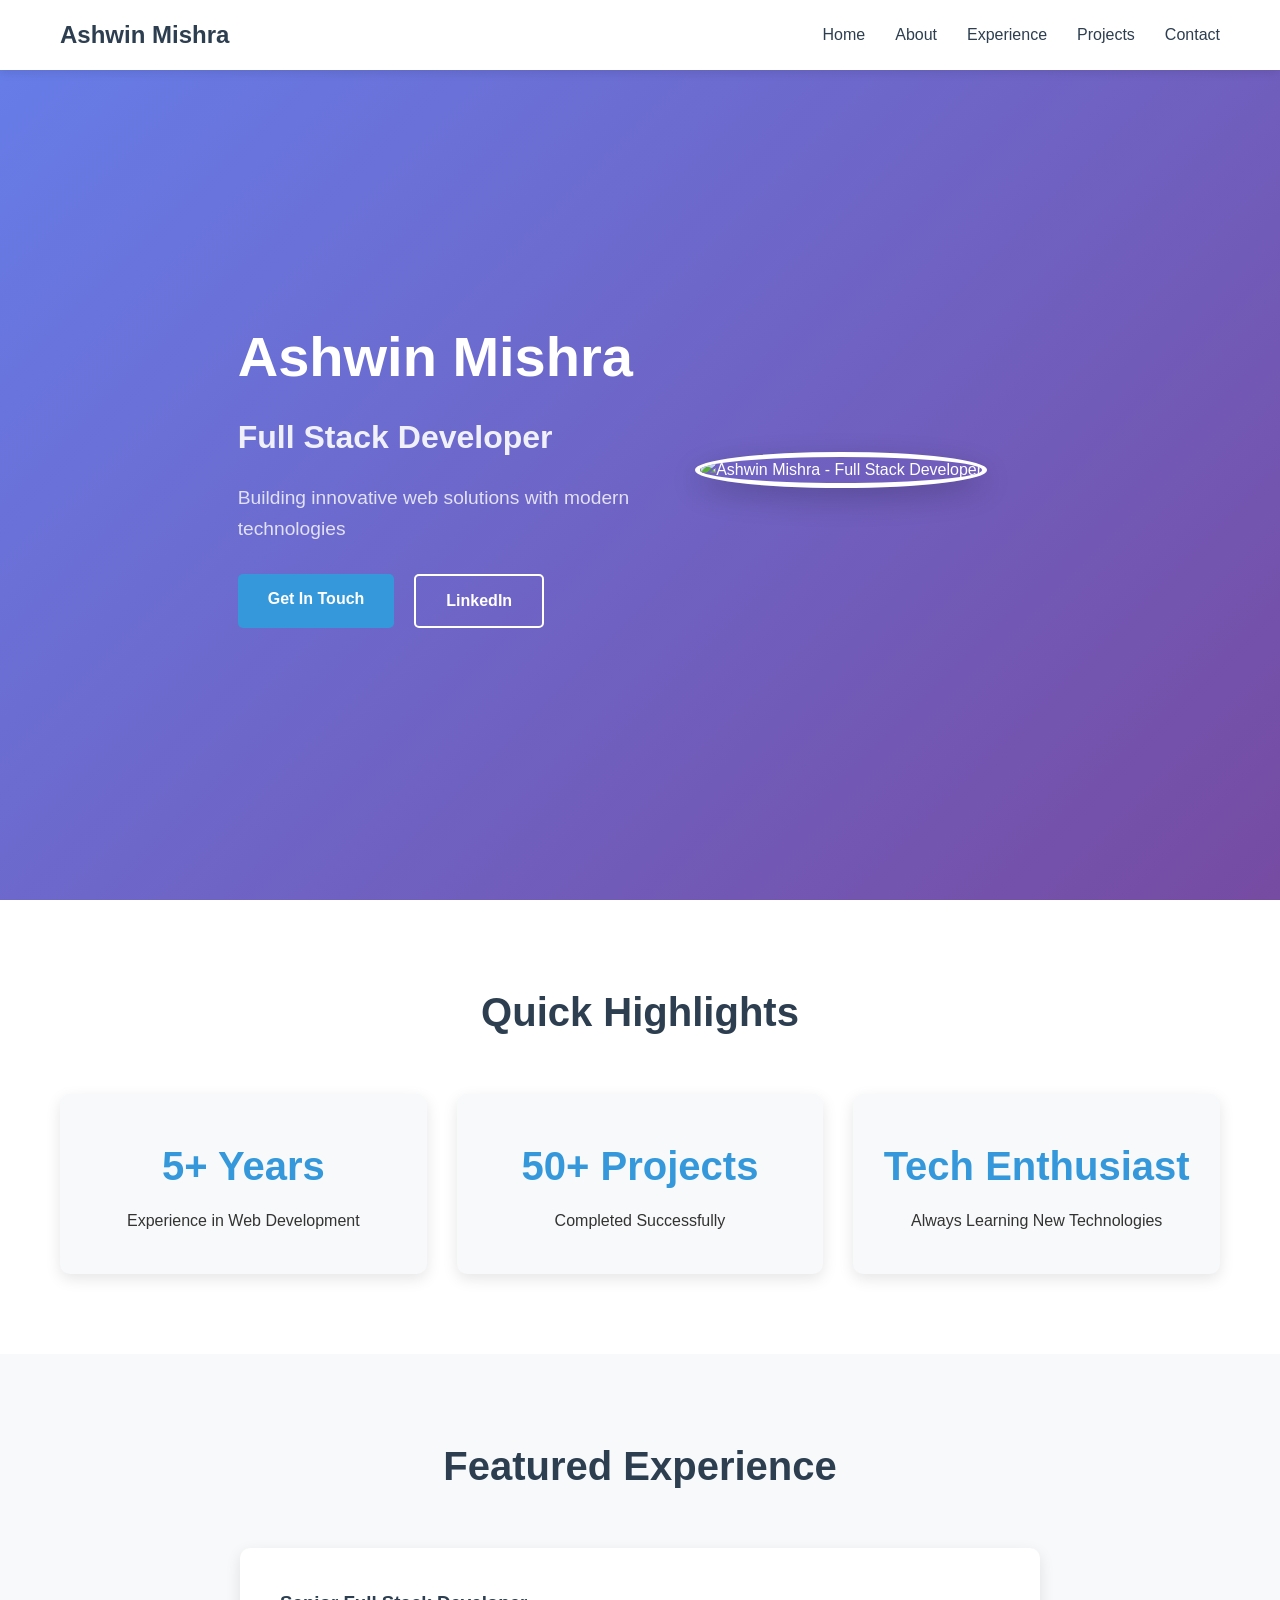
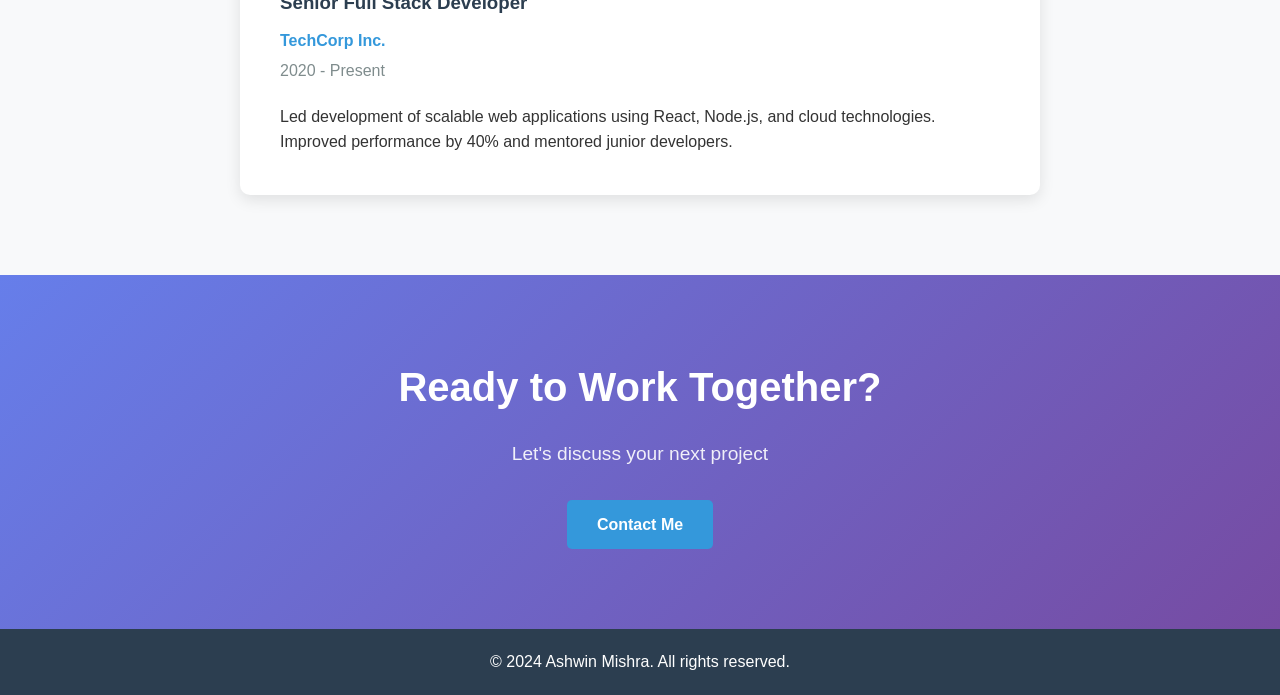
==== index.html @ 26d7d9c5 "Add portfolio website files to root directory" ====
<!DOCTYPE html>
<html lang="en">
<head>
    <meta charset="UTF-8">
    <meta name="viewport" content="width=device-width, initial-scale=1.0">
    <title>Ashwin Mishra - Full Stack Developer</title>
    <meta name="description" content="Professional portfolio of Ashwin Mishra, a skilled full-stack developer specializing in modern web technologies.">
    <meta name="keywords" content="full stack developer, web development, JavaScript, HTML, CSS, portfolio">
    <meta property="og:title" content="Ashwin Mishra - Full Stack Developer">
    <meta property="og:description" content="Professional portfolio showcasing expertise in web development and innovative solutions.">
    <meta property="og:image" content="images/profile.jpg">
    <meta property="og:url" content="https://ashwinmishra.dev">
    <link rel="stylesheet" href="css/style.css">
</head>
<body>
    <header>
        <nav class="navbar">
            <div class="nav-container">
                <div class="nav-logo">
                    <a href="index.html">Ashwin Mishra</a>
                </div>
                <ul class="nav-menu">
                    <li><a href="index.html">Home</a></li>
                    <li><a href="about.html">About</a></li>
                    <li><a href="experience.html">Experience</a></li>
                    <li><a href="projects.html">Projects</a></li>
                    <li><a href="contact.html">Contact</a></li>
                </ul>
                <div class="hamburger">
                    <span class="bar"></span>
                    <span class="bar"></span>
                    <span class="bar"></span>
                </div>
            </div>
        </nav>
    </header>

    <main>
        <section id="hero" class="hero-section">
            <div class="hero-container">
                <div class="hero-content">
                    <h1>Ashwin Mishra</h1>
                    <h2>Full Stack Developer</h2>
                    <p>Building innovative web solutions with modern technologies</p>
                    <div class="hero-buttons">
                        <a href="contact.html" class="btn btn-primary">Get In Touch</a>
                        <a href="https://www.linkedin.com/in/ashwin-mishra-5612a4107/" class="btn btn-secondary" target="_blank">LinkedIn</a>
                    </div>
                </div>
                <div class="hero-image">
                    <img src="images/profile.jpg" alt="Ashwin Mishra - Full Stack Developer" class="profile-img">
                </div>
            </div>
        </section>

        <section id="highlights" class="highlights-section">
            <div class="container">
                <h2>Quick Highlights</h2>
                <div class="highlights-grid">
                    <div class="highlight-card">
                        <h3>5+ Years</h3>
                        <p>Experience in Web Development</p>
                    </div>
                    <div class="highlight-card">
                        <h3>50+ Projects</h3>
                        <p>Completed Successfully</p>
                    </div>
                    <div class="highlight-card">
                        <h3>Tech Enthusiast</h3>
                        <p>Always Learning New Technologies</p>
                    </div>
                </div>
            </div>
        </section>

        <section id="featured-experience" class="featured-experience-section">
            <div class="container">
                <h2>Featured Experience</h2>
                <div class="experience-card">
                    <h3>Senior Full Stack Developer</h3>
                    <p class="company">TechCorp Inc.</p>
                    <p class="duration">2020 - Present</p>
                    <p>Led development of scalable web applications using React, Node.js, and cloud technologies. Improved performance by 40% and mentored junior developers.</p>
                </div>
            </div>
        </section>

        <section id="cta" class="cta-section">
            <div class="container">
                <h2>Ready to Work Together?</h2>
                <p>Let's discuss your next project</p>
                <a href="contact.html" class="btn btn-primary">Contact Me</a>
            </div>
        </section>
    </main>

    <footer>
        <div class="container">
            <p>&copy; 2024 Ashwin Mishra. All rights reserved.</p>
        </div>
    </footer>

    <script src="js/script.js"></script>
</body>
</html>
---- css/style.css ----
/* Reset and Base Styles */
* {
    margin: 0;
    padding: 0;
    box-sizing: border-box;
}

body {
    font-family: 'Segoe UI', Tahoma, Geneva, Verdana, sans-serif;
    line-height: 1.6;
    color: #333;
    background-color: #f8f9fa;
}

.container {
    max-width: 1200px;
    margin: 0 auto;
    padding: 0 20px;
}

/* Navigation */
.navbar {
    background-color: #fff;
    box-shadow: 0 2px 10px rgba(0, 0, 0, 0.1);
    position: fixed;
    top: 0;
    width: 100%;
    z-index: 1000;
}

.nav-container {
    max-width: 1200px;
    margin: 0 auto;
    padding: 0 20px;
    display: flex;
    justify-content: space-between;
    align-items: center;
    height: 70px;
}

.nav-logo a {
    font-size: 1.5rem;
    font-weight: bold;
    color: #2c3e50;
    text-decoration: none;
}

.nav-menu {
    display: flex;
    list-style: none;
}

.nav-menu li {
    margin-left: 30px;
}

.nav-menu a {
    color: #2c3e50;
    text-decoration: none;
    font-weight: 500;
    transition: color 0.3s ease;
}

.nav-menu a:hover {
    color: #3498db;
}

.hamburger {
    display: none;
    flex-direction: column;
    cursor: pointer;
}

.bar {
    width: 25px;
    height: 3px;
    background-color: #2c3e50;
    margin: 3px 0;
    transition: 0.3s;
}

/* Hero Section */
.hero-section {
    background: linear-gradient(135deg, #667eea 0%, #764ba2 100%);
    color: white;
    padding: 120px 0 80px;
    min-height: 100vh;
    display: flex;
    align-items: center;
}

.hero-container {
    max-width: 1200px;
    margin: 0 auto;
    padding: 0 20px;
    display: flex;
    align-items: center;
    justify-content: space-between;
    flex-wrap: wrap;
}

.hero-content {
    flex: 1;
    min-width: 300px;
}

.hero-content h1 {
    font-size: 3.5rem;
    margin-bottom: 10px;
    font-weight: 700;
}

.hero-content h2 {
    font-size: 2rem;
    margin-bottom: 20px;
    opacity: 0.9;
}

.hero-content p {
    font-size: 1.2rem;
    margin-bottom: 30px;
    opacity: 0.8;
}

.hero-buttons {
    display: flex;
    gap: 20px;
}

.btn {
    padding: 12px 30px;
    border: none;
    border-radius: 5px;
    text-decoration: none;
    font-weight: 600;
    transition: all 0.3s ease;
    cursor: pointer;
    display: inline-block;
}

.btn-primary {
    background-color: #3498db;
    color: white;
}

.btn-primary:hover {
    background-color: #2980b9;
    transform: translateY(-2px);
}

.btn-secondary {
    background-color: transparent;
    color: white;
    border: 2px solid white;
}

.btn-secondary:hover {
    background-color: white;
    color: #667eea;
}

.hero-image {
    flex: 1;
    text-align: center;
    min-width: 300px;
}

.profile-img {
    width: 300px;
    height: 300px;
    border-radius: 50%;
    object-fit: cover;
    border: 5px solid white;
    box-shadow: 0 10px 30px rgba(0, 0, 0, 0.2);
}

/* Highlights Section */
.highlights-section {
    padding: 80px 0;
    background-color: #fff;
}

.highlights-section h2 {
    text-align: center;
    margin-bottom: 50px;
    font-size: 2.5rem;
    color: #2c3e50;
}

.highlights-grid {
    display: grid;
    grid-template-columns: repeat(auto-fit, minmax(250px, 1fr));
    gap: 30px;
}

.highlight-card {
    background-color: #f8f9fa;
    padding: 40px 30px;
    border-radius: 10px;
    text-align: center;
    box-shadow: 0 5px 15px rgba(0, 0, 0, 0.1);
    transition: transform 0.3s ease;
}

.highlight-card:hover {
    transform: translateY(-5px);
}

.highlight-card h3 {
    font-size: 2.5rem;
    color: #3498db;
    margin-bottom: 10px;
}

/* Featured Experience */
.featured-experience-section {
    padding: 80px 0;
    background-color: #f8f9fa;
}

.featured-experience-section h2 {
    text-align: center;
    margin-bottom: 50px;
    font-size: 2.5rem;
    color: #2c3e50;
}

.experience-card {
    background-color: #fff;
    padding: 40px;
    border-radius: 10px;
    box-shadow: 0 5px 15px rgba(0, 0, 0, 0.1);
    max-width: 800px;
    margin: 0 auto;
}

.experience-card h3 {
    color: #2c3e50;
    margin-bottom: 10px;
}

.experience-card .company {
    color: #3498db;
    font-weight: 600;
    margin-bottom: 5px;
}

.experience-card .duration {
    color: #7f8c8d;
    margin-bottom: 20px;
}

/* CTA Section */
.cta-section {
    padding: 80px 0;
    background: linear-gradient(135deg, #667eea 0%, #764ba2 100%);
    color: white;
    text-align: center;
}

.cta-section h2 {
    font-size: 2.5rem;
    margin-bottom: 20px;
}

.cta-section p {
    font-size: 1.2rem;
    margin-bottom: 30px;
    opacity: 0.9;
}

/* About Section */
.about-section {
    padding: 120px 0 80px;
}

.about-section h1 {
    text-align: center;
    margin-bottom: 50px;
    font-size: 3rem;
    color: #2c3e50;
}

.about-content {
    display: flex;
    align-items: center;
    gap: 50px;
    flex-wrap: wrap;
}

.about-text {
    flex: 1;
    min-width: 300px;
}

.about-text h2 {
    color: #2c3e50;
    margin-bottom: 20px;
    font-size: 1.8rem;
}

.about-text ul {
    margin-bottom: 30px;
    padding-left: 20px;
}

.about-text li {
    margin-bottom: 10px;
}

.about-image {
    flex: 1;
    text-align: center;
    min-width: 300px;
}

/* Experience Section */
.experience-section {
    padding: 120px 0 80px;
}

.experience-section h1 {
    text-align: center;
    margin-bottom: 50px;
    font-size: 3rem;
    color: #2c3e50;
}

.timeline {
    position: relative;
    max-width: 800px;
    margin: 0 auto;
}

.timeline::before {
    content: '';
    position: absolute;
    left: 30px;
    top: 0;
    bottom: 0;
    width: 2px;
    background-color: #3498db;
}

.timeline-item {
    margin-bottom: 50px;
    position: relative;
}

.timeline-item::before {
    content: '';
    position: absolute;
    left: 20px;
    top: 20px;
    width: 20px;
    height: 20px;
    background-color: #3498db;
    border-radius: 50%;
    border: 4px solid #fff;
    box-shadow: 0 0 0 2px #3498db;
}

.timeline-content {
    background-color: #fff;
    padding: 30px;
    border-radius: 10px;
    margin-left: 80px;
    box-shadow: 0 5px 15px rgba(0, 0, 0, 0.1);
}

.timeline-content h3 {
    color: #2c3e50;
    margin-bottom: 10px;
}

.timeline-content .company {
    color: #3498db;
    font-weight: 600;
    margin-bottom: 5px;
}

.timeline-content .duration {
    color: #7f8c8d;
    margin-bottom: 20px;
}

.timeline-content h4 {
    color: #2c3e50;
    margin: 20px 0 10px;
}

.timeline-content ul {
    padding-left: 20px;
}

.timeline-content li {
    margin-bottom: 5px;
}

/* Projects Section */
.projects-section {
    padding: 120px 0 80px;
}

.projects-section h1 {
    text-align: center;
    margin-bottom: 50px;
    font-size: 3rem;
    color: #2c3e50;
}

.projects-grid {
    display: grid;
    grid-template-columns: repeat(auto-fit, minmax(350px, 1fr));
    gap: 30px;
}

.project-card {
    background-color: #fff;
    padding: 30px;
    border-radius: 10px;
    box-shadow: 0 5px 15px rgba(0, 0, 0, 0.1);
    transition: transform 0.3s ease;
}

.project-card:hover {
    transform: translateY(-5px);
}

.project-card h3 {
    color: #2c3e50;
    margin-bottom: 15px;
}

.project-card p {
    margin-bottom: 20px;
    color: #555;
}

.technologies {
    display: flex;
    flex-wrap: wrap;
    gap: 10px;
    margin-bottom: 20px;
}

.technologies span {
    background-color: #f8f9fa;
    color: #3498db;
    padding: 5px 10px;
    border-radius: 20px;
    font-size: 0.9rem;
    font-weight: 500;
}

.impact {
    font-style: italic;
    color: #27ae60;
}

/* Skills Section */
.skills-section {
    padding: 80px 0;
    background-color: #f8f9fa;
}

.skills-section h2 {
    text-align: center;
    margin-bottom: 50px;
    font-size: 2.5rem;
    color: #2c3e50;
}

.skills-grid {
    display: grid;
    grid-template-columns: repeat(auto-fit, minmax(300px, 1fr));
    gap: 30px;
}

.skill-item h4 {
    margin-bottom: 10px;
    color: #2c3e50;
}

.progress-bar {
    background-color: #e9ecef;
    height: 10px;
    border-radius: 5px;
    overflow: hidden;
}

.progress {
    height: 100%;
    background: linear-gradient(90deg, #3498db, #2980b9);
    border-radius: 5px;
    transition: width 0.3s ease;
}

/* Contact Section */
.contact-section {
    padding: 120px 0 80px;
}

.contact-section h1 {
    text-align: center;
    margin-bottom: 50px;
    font-size: 3rem;
    color: #2c3e50;
}

.contact-content {
    display: flex;
    gap: 50px;
    flex-wrap: wrap;
}

.contact-form {
    flex: 1;
    min-width: 300px;
}

.contact-form form {
    background-color: #fff;
    padding: 40px;
    border-radius: 10px;
    box-shadow: 0 5px 15px rgba(0, 0, 0, 0.1);
}

.form-group {
    margin-bottom: 20px;
}

.form-group label {
    display: block;
    margin-bottom: 5px;
    color: #2c3e50;
    font-weight: 600;
}

.form-group input,
.form-group textarea {
    width: 100%;
    padding: 12px;
    border: 1px solid #ddd;
    border-radius: 5px;
    font-size: 1rem;
    transition: border-color 0.3s ease;
}

.form-group input:focus,
.form-group textarea:focus {
    outline: none;
    border-color: #3498db;
}

.error {
    color: #e74c3c;
    font-size: 0.9rem;
    margin-top: 5px;
}

.contact-info {
    flex: 1;
    min-width: 300px;
}

.contact-info h2 {
    color: #2c3e50;
    margin-bottom: 30px;
}

.contact-item {
    margin-bottom: 30px;
}

.contact-item h3 {
    color: #3498db;
    margin-bottom: 5px;
}

.contact-item p {
    color: #555;
}

.contact-item a {
    color: #3498db;
    text-decoration: none;
}

.contact-item a:hover {
    text-decoration: underline;
}

/* Footer */
footer {
    background-color: #2c3e50;
    color: white;
    padding: 20px 0;
    text-align: center;
}

/* Responsive Design */
@media (max-width: 768px) {
    .nav-menu {
        position: fixed;
        left: -100%;
        top: 70px;
        flex-direction: column;
        background-color: #fff;
        width: 100%;
        text-align: center;
        transition: 0.3s;
        box-shadow: 0 10px 27px rgba(0, 0, 0, 0.05);
        padding: 20px 0;
    }

    .nav-menu.active {
        left: 0;
    }

    .nav-menu li {
        margin: 15px 0;
    }

    .hamburger {
        display: flex;
    }

    .hero-content h1 {
        font-size: 2.5rem;
    }

    .hero-content h2 {
        font-size: 1.5rem;
    }

    .hero-buttons {
        flex-direction: column;
        align-items: center;
    }

    .hero-image {
        margin-top: 50px;
    }

    .about-content,
    .contact-content {
        flex-direction: column;
    }

    .timeline::before {
        left: 20px;
    }

    .timeline-content {
        margin-left: 60px;
    }

    .projects-grid {
        grid-template-columns: 1fr;
    }

    .skills-grid {
        grid-template-columns: 1fr;
    }
}

@media (max-width: 480px) {
    .hero-content h1 {
        font-size: 2rem;
    }

    .container {
        padding: 0 15px;
    }

    .hero-container,
    .nav-container {
        padding: 0 15px;
    }
}
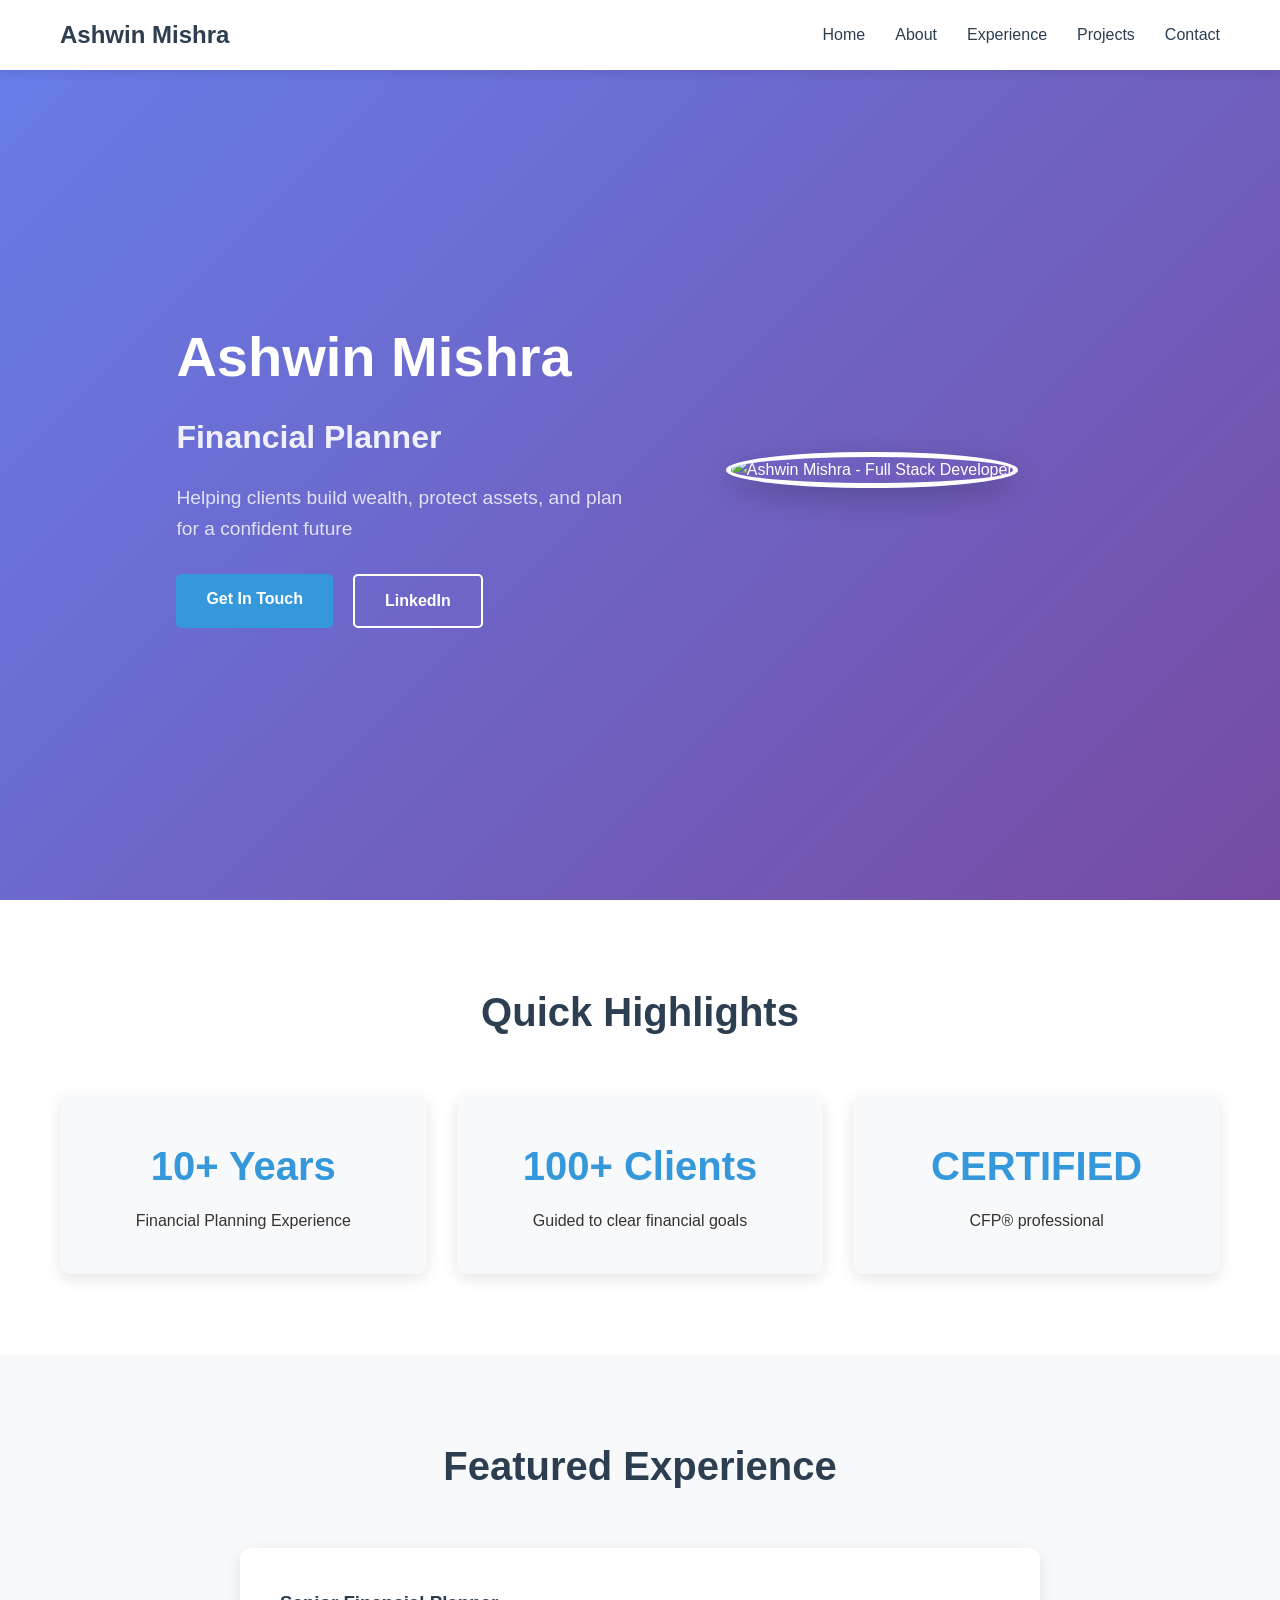
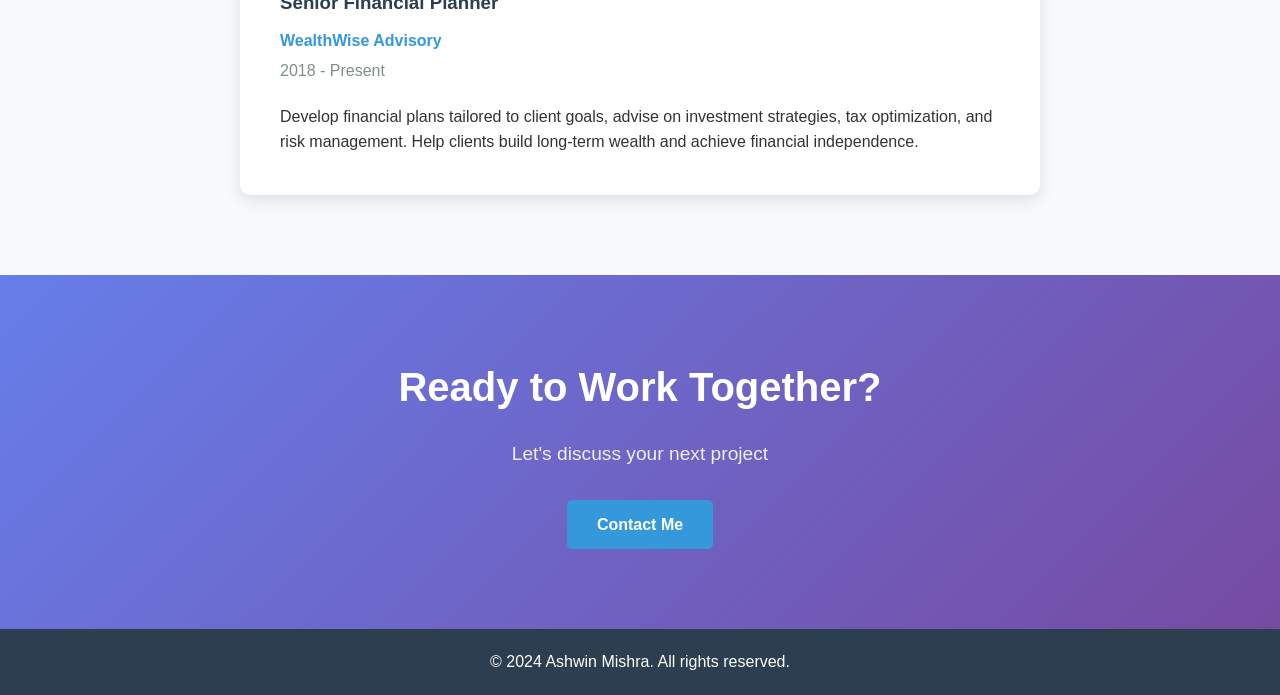
==== commit b9cd190d: "Update website content to match financial planning profile" ====
--- a/index.html
+++ b/index.html
@@ -3,11 +3,11 @@
 <head>
     <meta charset="UTF-8">
     <meta name="viewport" content="width=device-width, initial-scale=1.0">
-    <title>Ashwin Mishra - Full Stack Developer</title>
-    <meta name="description" content="Professional portfolio of Ashwin Mishra, a skilled full-stack developer specializing in modern web technologies.">
-    <meta name="keywords" content="full stack developer, web development, JavaScript, HTML, CSS, portfolio">
-    <meta property="og:title" content="Ashwin Mishra - Full Stack Developer">
-    <meta property="og:description" content="Professional portfolio showcasing expertise in web development and innovative solutions.">
+    <title>Ashwin Mishra - Financial Planner</title>
+    <meta name="description" content="Professional portfolio of Ashwin Mishra, a certified financial planner helping clients achieve long-term financial goals.">
+    <meta name="keywords" content="financial planner, financial planning, investment planning, retirement planning, wealth management">
+    <meta property="og:title" content="Ashwin Mishra - Financial Planner">
+    <meta property="og:description" content="Professional portfolio showcasing financial planning expertise and personalized wealth strategies.">
     <meta property="og:image" content="images/profile.jpg">
     <meta property="og:url" content="https://ashwinmishra.dev">
     <link rel="stylesheet" href="css/style.css">
@@ -40,8 +40,8 @@
             <div class="hero-container">
                 <div class="hero-content">
                     <h1>Ashwin Mishra</h1>
-                    <h2>Full Stack Developer</h2>
-                    <p>Building innovative web solutions with modern technologies</p>
+                    <h2>Financial Planner</h2>
+                    <p>Helping clients build wealth, protect assets, and plan for a confident future</p>
                     <div class="hero-buttons">
                         <a href="contact.html" class="btn btn-primary">Get In Touch</a>
                         <a href="https://www.linkedin.com/in/ashwin-mishra-5612a4107/" class="btn btn-secondary" target="_blank">LinkedIn</a>
@@ -58,16 +58,16 @@
                 <h2>Quick Highlights</h2>
                 <div class="highlights-grid">
                     <div class="highlight-card">
-                        <h3>5+ Years</h3>
-                        <p>Experience in Web Development</p>
+                        <h3>10+ Years</h3>
+                        <p>Financial Planning Experience</p>
                     </div>
                     <div class="highlight-card">
-                        <h3>50+ Projects</h3>
-                        <p>Completed Successfully</p>
+                        <h3>100+ Clients</h3>
+                        <p>Guided to clear financial goals</p>
                     </div>
                     <div class="highlight-card">
-                        <h3>Tech Enthusiast</h3>
-                        <p>Always Learning New Technologies</p>
+                        <h3>CERTIFIED</h3>
+                        <p>CFP® professional</p>
                     </div>
                 </div>
             </div>
@@ -77,10 +77,10 @@
             <div class="container">
                 <h2>Featured Experience</h2>
                 <div class="experience-card">
-                    <h3>Senior Full Stack Developer</h3>
-                    <p class="company">TechCorp Inc.</p>
-                    <p class="duration">2020 - Present</p>
-                    <p>Led development of scalable web applications using React, Node.js, and cloud technologies. Improved performance by 40% and mentored junior developers.</p>
+                    <h3>Senior Financial Planner</h3>
+                    <p class="company">WealthWise Advisory</p>
+                    <p class="duration">2018 - Present</p>
+                    <p>Develop financial plans tailored to client goals, advise on investment strategies, tax optimization, and risk management. Help clients build long-term wealth and achieve financial independence.</p>
                 </div>
             </div>
         </section>
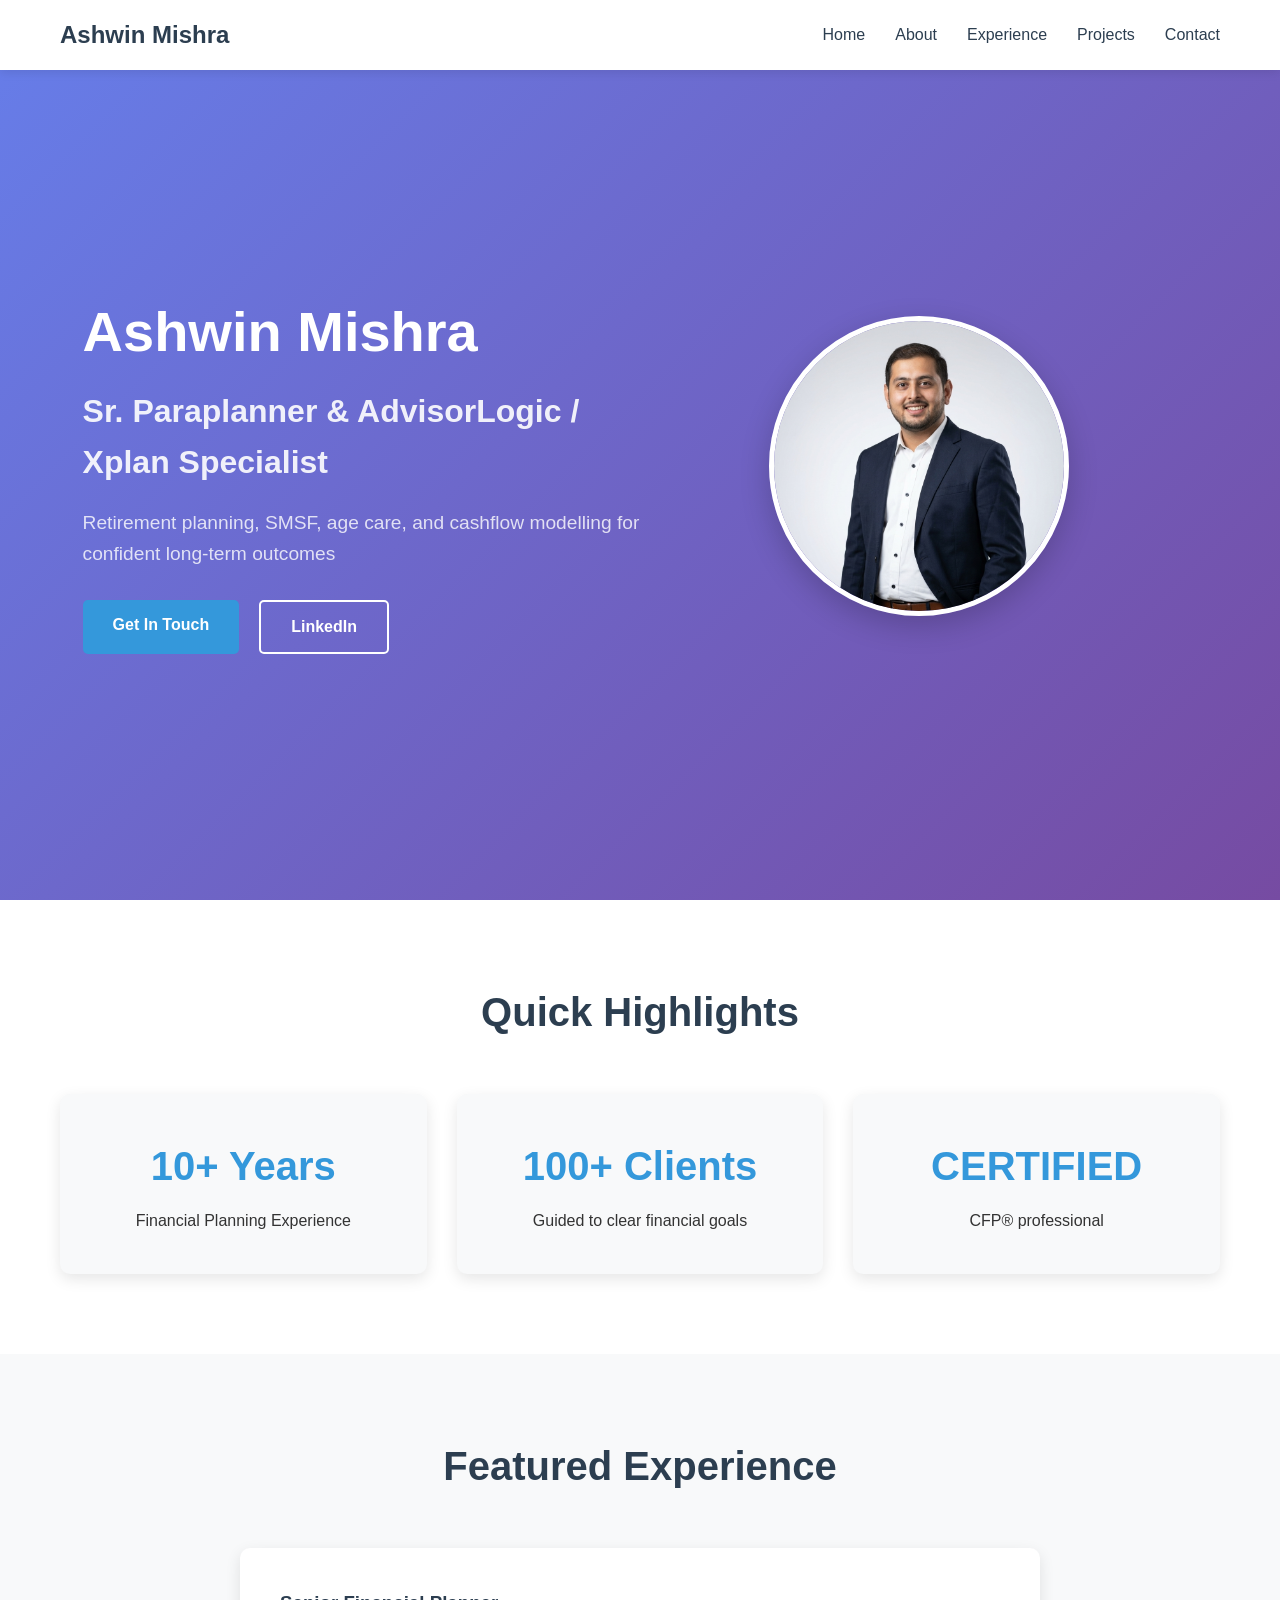
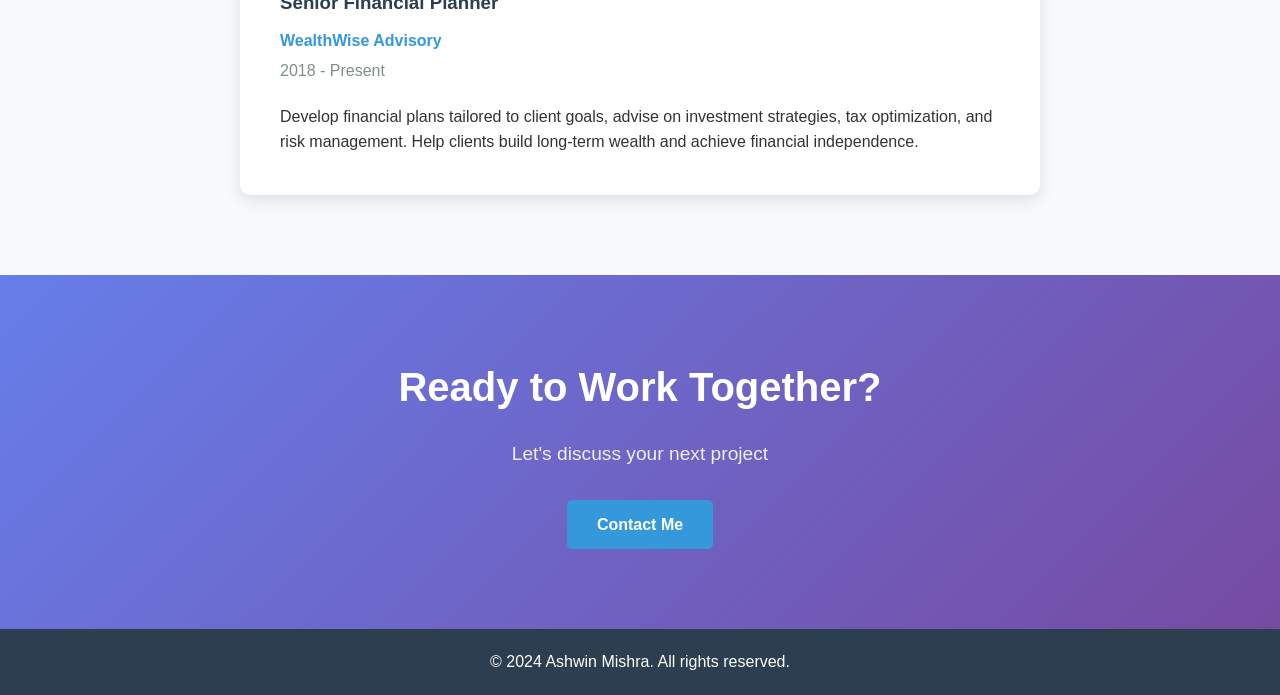
==== commit 79f0a00a: "Update title and meta tags to reflect Financial Paraplanner role" ====
--- a/index.html
+++ b/index.html
@@ -3,10 +3,10 @@
 <head>
     <meta charset="UTF-8">
     <meta name="viewport" content="width=device-width, initial-scale=1.0">
-    <title>Ashwin Mishra - Financial Planner</title>
-    <meta name="description" content="Professional portfolio of Ashwin Mishra, a certified financial planner helping clients achieve long-term financial goals.">
-    <meta name="keywords" content="financial planner, financial planning, investment planning, retirement planning, wealth management">
-    <meta property="og:title" content="Ashwin Mishra - Financial Planner">
+    <title>Ashwin Mishra - Financial Paraplanner</title>
+    <meta name="description" content="Professional portfolio of Ashwin Mishra, a skilled financial paraplanner helping clients achieve long-term financial goals.">
+    <meta name="keywords" content="financial paraplanner, financial planning, investment planning, retirement planning, wealth management">
+    <meta property="og:title" content="Ashwin Mishra - Financial Paraplanner">
     <meta property="og:description" content="Professional portfolio showcasing financial planning expertise and personalized wealth strategies.">
     <meta property="og:image" content="images/profile.jpg">
     <meta property="og:url" content="https://ashwinmishra.dev">
@@ -40,8 +40,8 @@
             <div class="hero-container">
                 <div class="hero-content">
                     <h1>Ashwin Mishra</h1>
-                    <h2>Financial Planner</h2>
-                    <p>Helping clients build wealth, protect assets, and plan for a confident future</p>
+                    <h2>Sr. Paraplanner & AdvisorLogic / Xplan Specialist</h2>
+                    <p>Retirement planning, SMSF, age care, and cashflow modelling for confident long-term outcomes</p>
                     <div class="hero-buttons">
                         <a href="contact.html" class="btn btn-primary">Get In Touch</a>
                         <a href="https://www.linkedin.com/in/ashwin-mishra-5612a4107/" class="btn btn-secondary" target="_blank">LinkedIn</a>
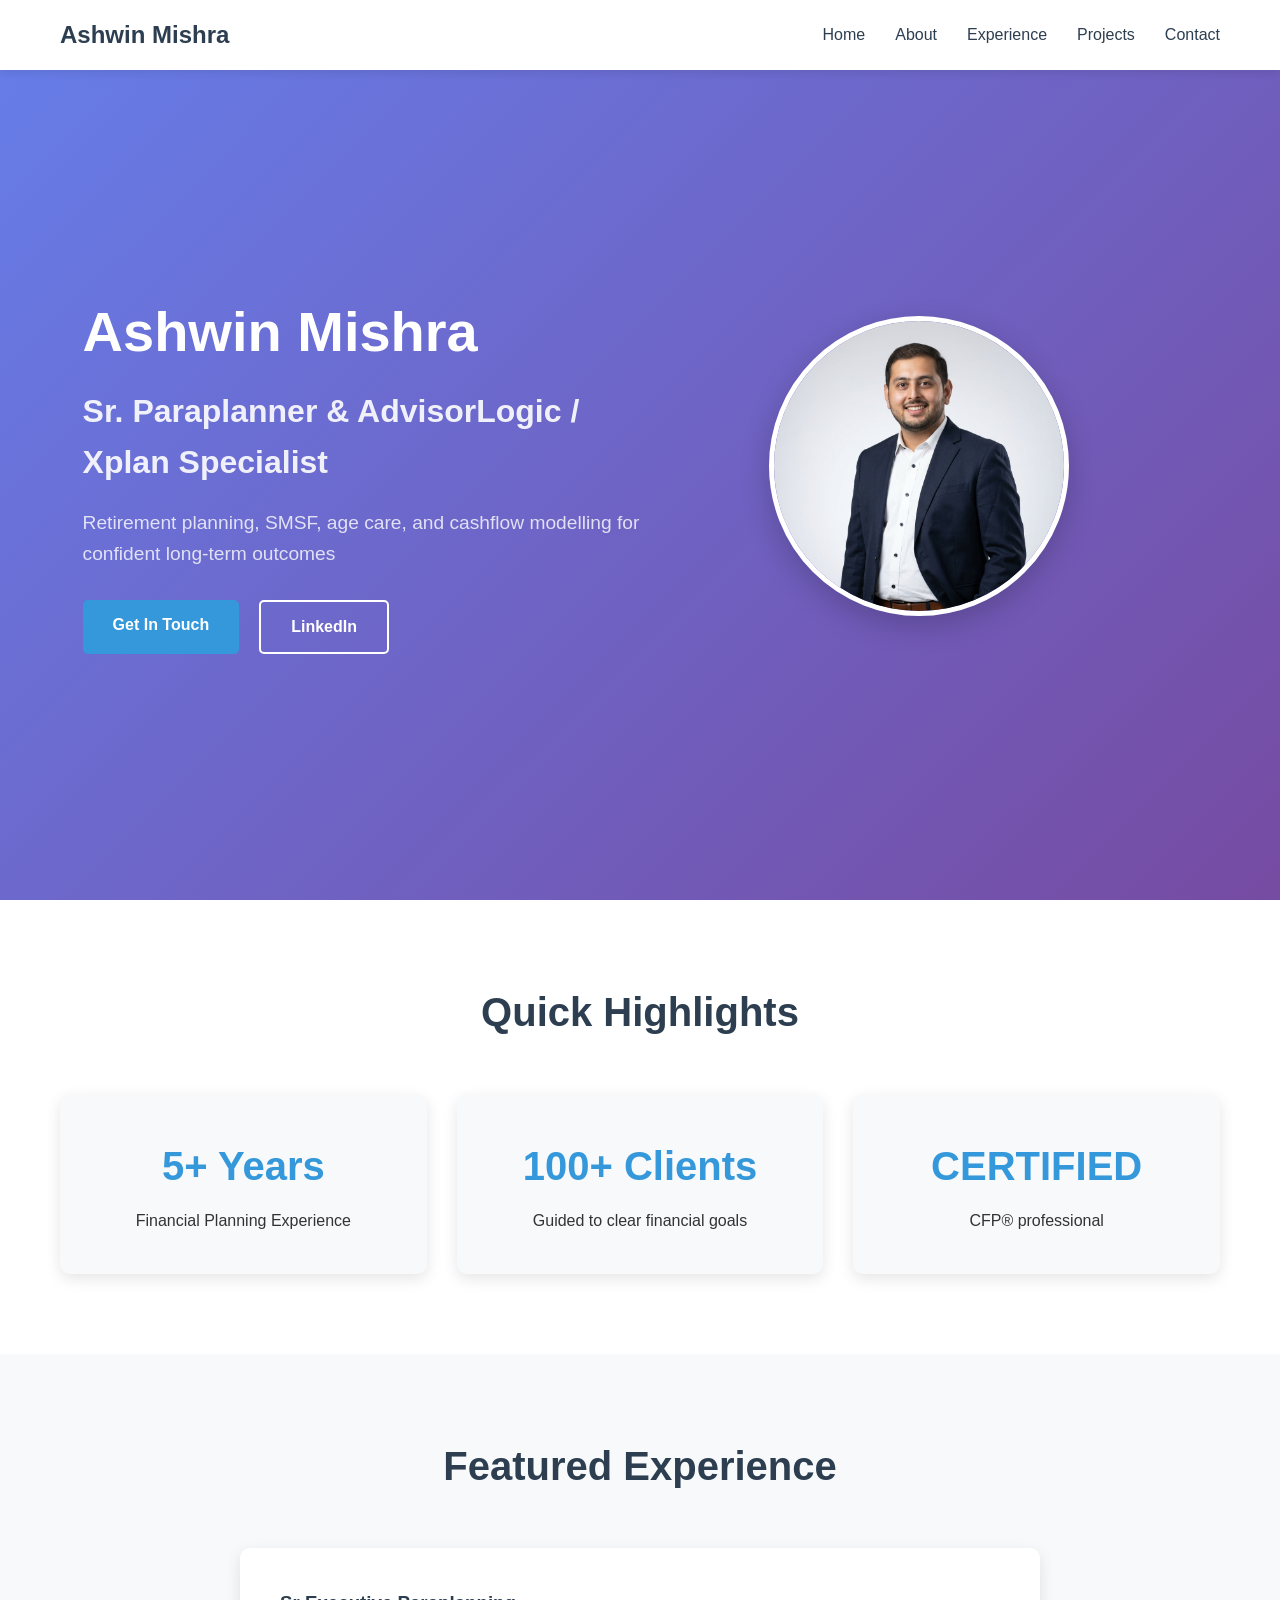
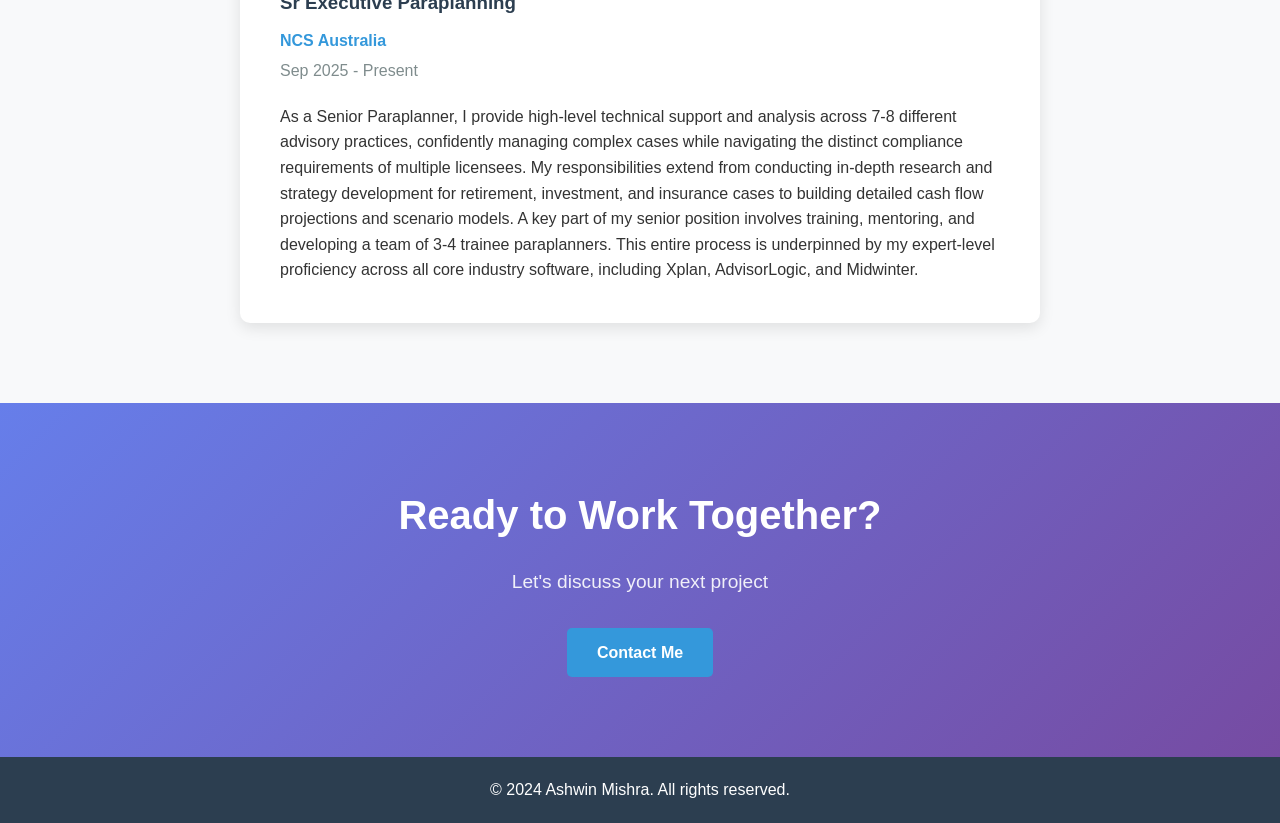
==== commit 9b9d0e5b: "Improve about section layout and styling for better appeal" ====
--- a/index.html
+++ b/index.html
@@ -58,7 +58,7 @@
                 <h2>Quick Highlights</h2>
                 <div class="highlights-grid">
                     <div class="highlight-card">
-                        <h3>10+ Years</h3>
+                        <h3>5+ Years</h3>
                         <p>Financial Planning Experience</p>
                     </div>
                     <div class="highlight-card">
@@ -77,10 +77,10 @@
             <div class="container">
                 <h2>Featured Experience</h2>
                 <div class="experience-card">
-                    <h3>Senior Financial Planner</h3>
-                    <p class="company">WealthWise Advisory</p>
-                    <p class="duration">2018 - Present</p>
-                    <p>Develop financial plans tailored to client goals, advise on investment strategies, tax optimization, and risk management. Help clients build long-term wealth and achieve financial independence.</p>
+                    <h3>Sr Executive Paraplanning</h3>
+                    <p class="company">NCS Australia</p>
+                    <p class="duration">Sep 2025 - Present</p>
+                    <p>As a Senior Paraplanner, I provide high-level technical support and analysis across 7-8 different advisory practices, confidently managing complex cases while navigating the distinct compliance requirements of multiple licensees. My responsibilities extend from conducting in-depth research and strategy development for retirement, investment, and insurance cases to building detailed cash flow projections and scenario models. A key part of my senior position involves training, mentoring, and developing a team of 3-4 trainee paraplanners. This entire process is underpinned by my expert-level proficiency across all core industry software, including Xplan, AdvisorLogic, and Midwinter.</p>
                 </div>
             </div>
         </section>
--- a/css/style.css
+++ b/css/style.css
@@ -272,6 +272,7 @@
 /* About Section */
 .about-section {
     padding: 120px 0 80px;
+    background: linear-gradient(135deg, #f8f9fa 0%, #e9ecef 100%);
 }
 
 .about-section h1 {
@@ -283,14 +284,16 @@
 
 .about-content {
     display: flex;
+    flex-direction: column;
     align-items: center;
-    gap: 50px;
-    flex-wrap: wrap;
+    gap: 30px;
+    max-width: 800px;
+    margin: 0 auto;
 }
 
 .about-text {
-    flex: 1;
-    min-width: 300px;
+    text-align: center;
+    max-width: 600px;
 }
 
 .about-text h2 {
@@ -302,6 +305,8 @@
 .about-text ul {
     margin-bottom: 30px;
     padding-left: 20px;
+    text-align: left;
+    display: inline-block;
 }
 
 .about-text li {
@@ -309,9 +314,14 @@
 }
 
 .about-image {
-    flex: 1;
-    text-align: center;
-    min-width: 300px;
+    order: -1;
+    text-align: center;
+}
+
+.about-image .profile-img {
+    border-radius: 50%;
+    box-shadow: 0 10px 30px rgba(0,0,0,0.1);
+    border: 5px solid #fff;
 }
 
 /* Experience Section */
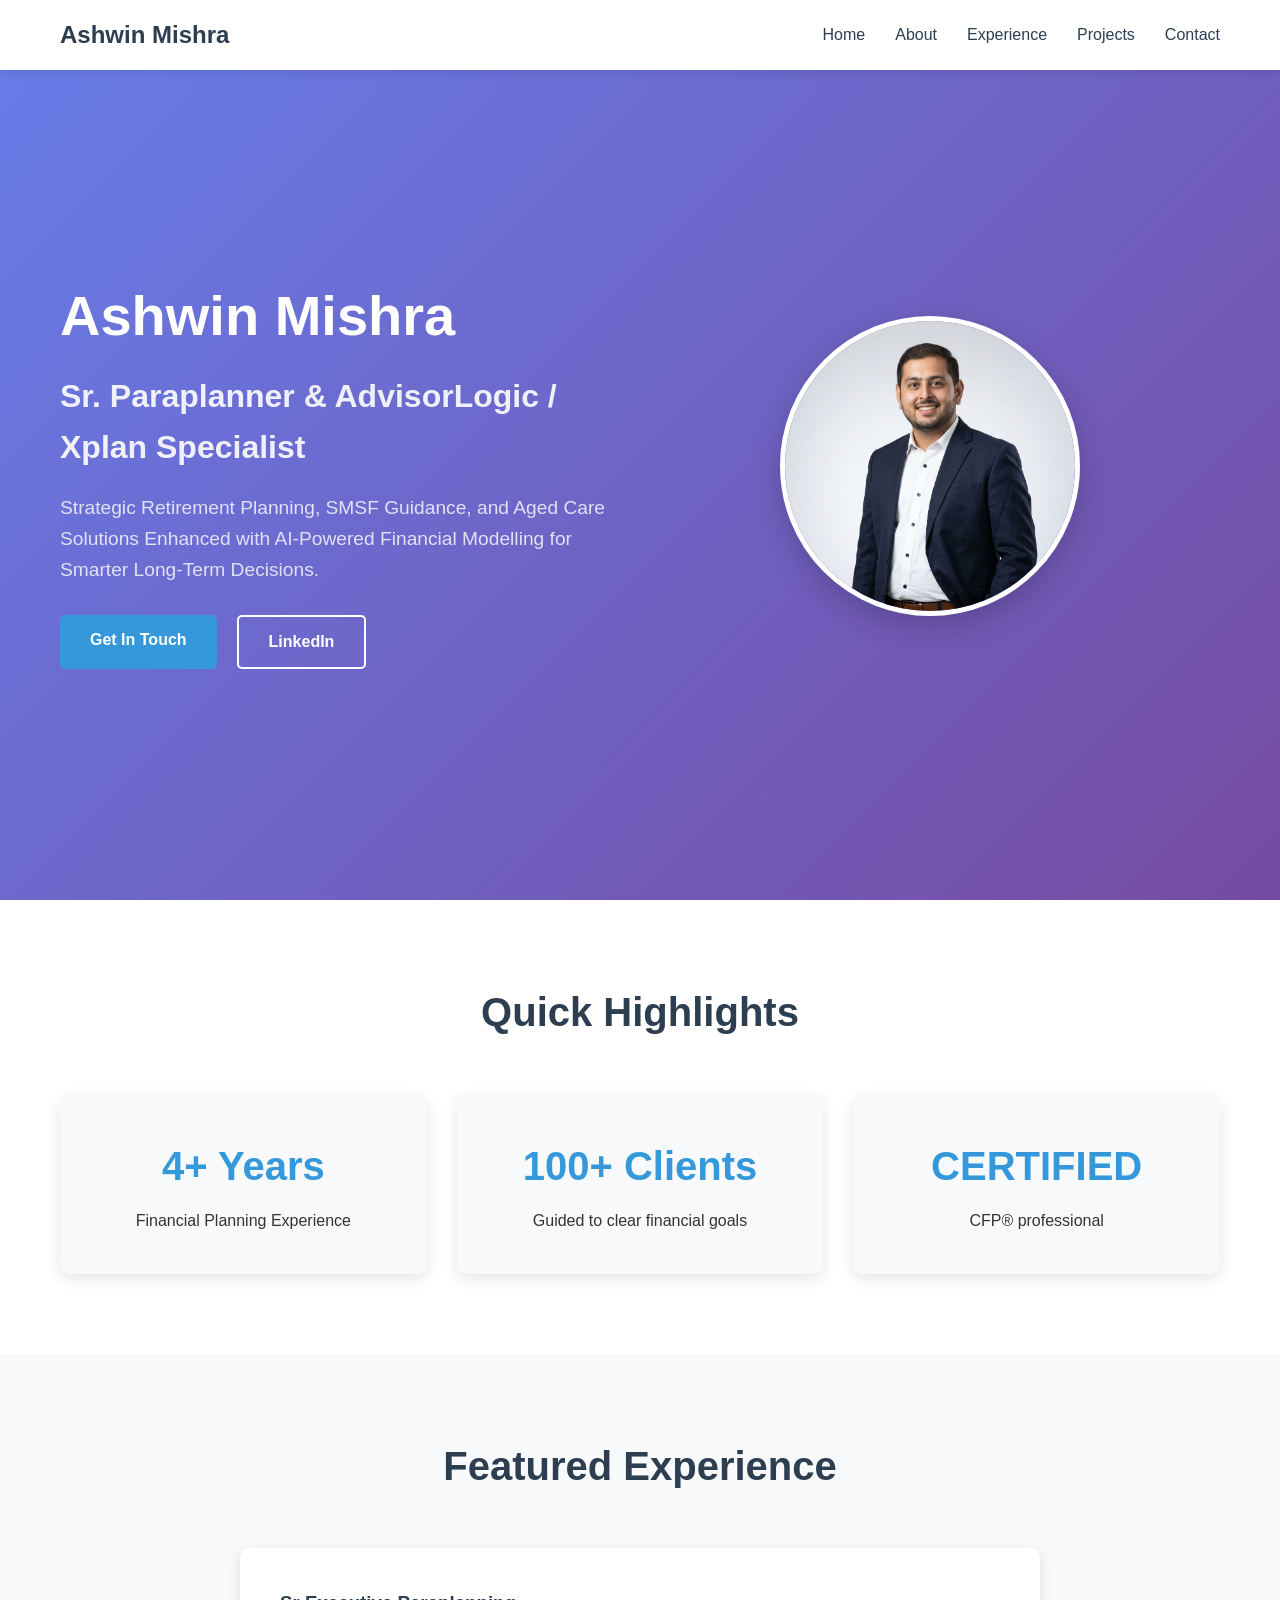
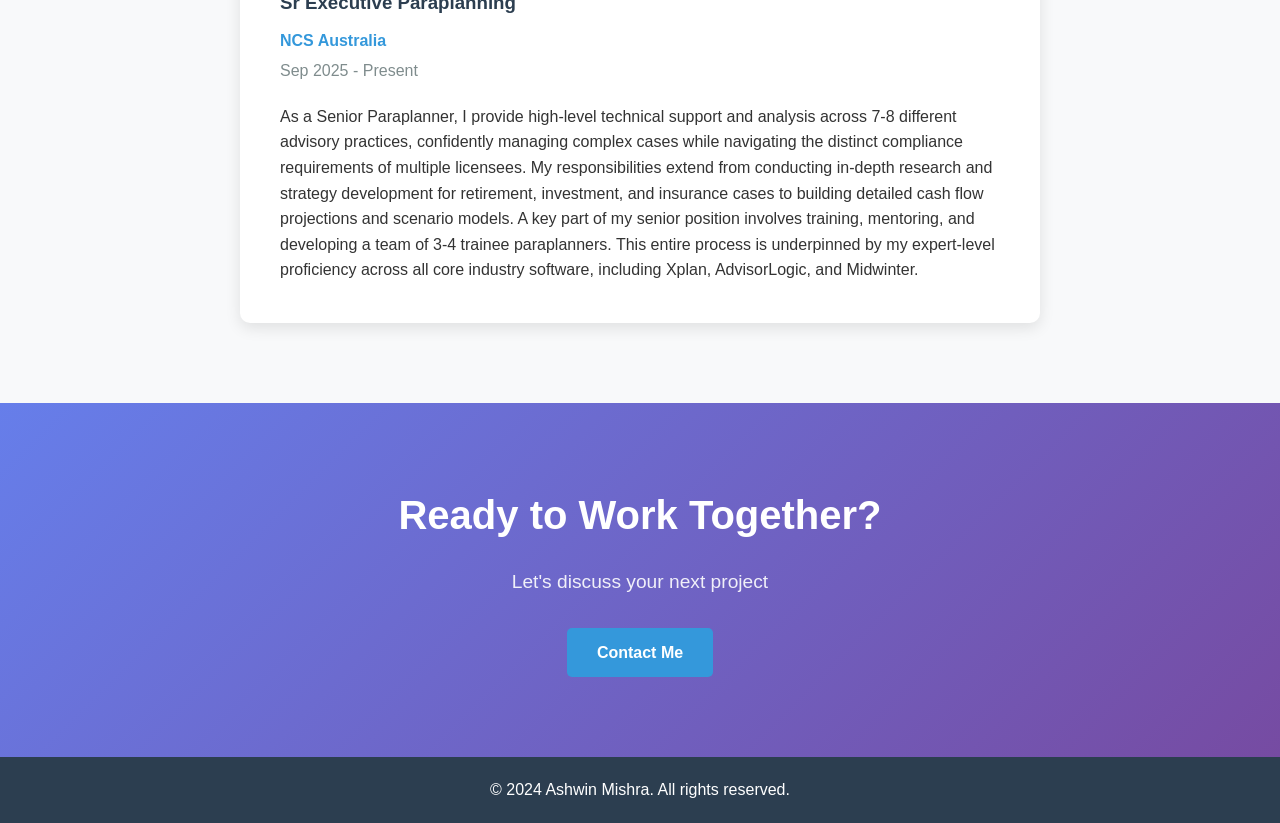
==== commit 702194b7: "Update experience to 4+ years" ====
--- a/index.html
+++ b/index.html
@@ -41,7 +41,7 @@
                 <div class="hero-content">
                     <h1>Ashwin Mishra</h1>
                     <h2>Sr. Paraplanner & AdvisorLogic / Xplan Specialist</h2>
-                    <p>Retirement planning, SMSF, age care, and cashflow modelling for confident long-term outcomes</p>
+                    <p>Strategic Retirement Planning, SMSF Guidance, and Aged Care Solutions Enhanced with AI-Powered Financial Modelling for Smarter Long-Term Decisions.</p>
                     <div class="hero-buttons">
                         <a href="contact.html" class="btn btn-primary">Get In Touch</a>
                         <a href="https://www.linkedin.com/in/ashwin-mishra-5612a4107/" class="btn btn-secondary" target="_blank">LinkedIn</a>
@@ -58,7 +58,7 @@
                 <h2>Quick Highlights</h2>
                 <div class="highlights-grid">
                     <div class="highlight-card">
-                        <h3>5+ Years</h3>
+                        <h3>4+ Years</h3>
                         <p>Financial Planning Experience</p>
                     </div>
                     <div class="highlight-card">
--- a/css/style.css
+++ b/css/style.css
@@ -300,17 +300,31 @@
     color: #2c3e50;
     margin-bottom: 20px;
     font-size: 1.8rem;
+    text-align: center;
+}
+
+.about-text h3 {
+    text-align: center;
+    margin-bottom: 10px;
+    font-size: 1.4rem;
+    color: #34495e;
+}
+
+.about-text p {
+    text-align: center;
+    margin-bottom: 20px;
 }
 
 .about-text ul {
     margin-bottom: 30px;
     padding-left: 20px;
-    text-align: left;
+    text-align: center;
     display: inline-block;
 }
 
 .about-text li {
     margin-bottom: 10px;
+    text-align: left;
 }
 
 .about-image {
